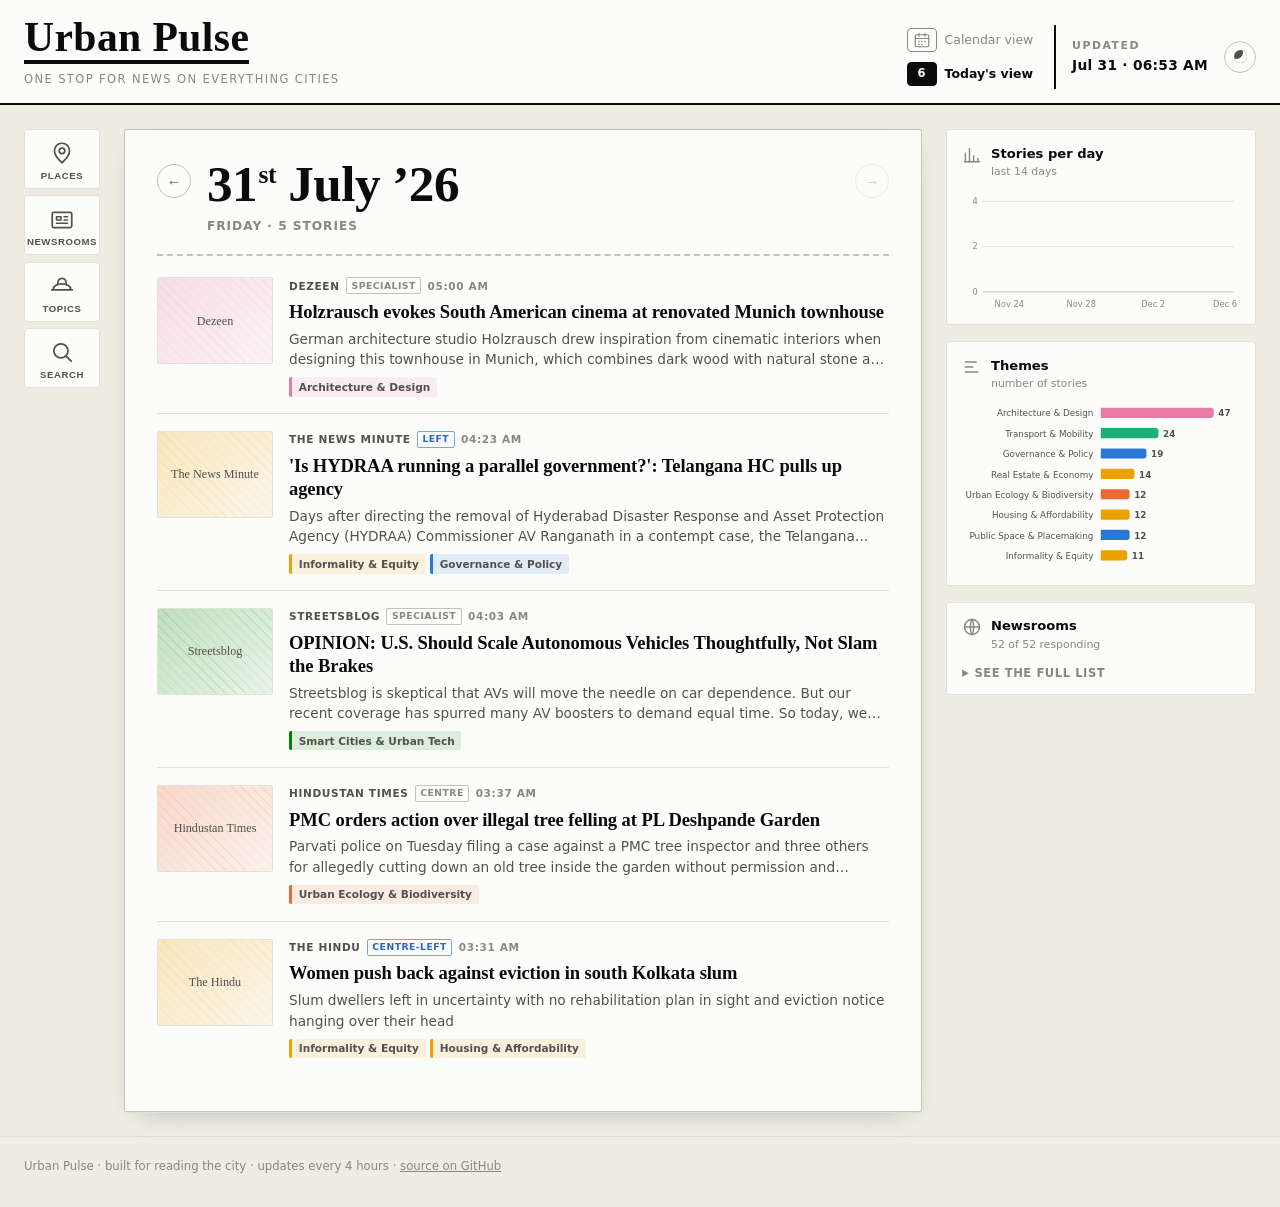
==== index.html @ 0486b238 "Rebuild UI around a date sheet; finalise sources at 52 Reworked to the sketched layout: an icon rail" ====
<!DOCTYPE html>
<html lang="en" dir="ltr">
<head>
<meta charset="utf-8">
<meta name="viewport" content="width=device-width, initial-scale=1">
<title>Urban Pulse — urban news, sorted</title>
<meta name="description" content="Urban news from credible newsrooms across the political spectrum, sorted by place, day and theme. Ahmedabad, Bengaluru, India, world.">
<meta name="color-scheme" content="light dark">
<link rel="stylesheet" href="assets/styles.css">
<link rel="icon" href="data:image/svg+xml,<svg xmlns='http://www.w3.org/2000/svg' viewBox='0 0 32 32'><rect width='32' height='32' rx='6' fill='%230b0b0b'/><path d='M6 22h4v-8H6zM13 22h4V8h-4zM20 22h4v-12h-4z' fill='%23eda100'/></svg>">
</head>
<body>

<a class="skip-link" href="#sheet">Skip to stories</a>

<!-- ------------------------------------------------------------ masthead -->
<header class="masthead">
  <div class="brand">
    <h1 class="wordmark">Urban Pulse</h1>
    <p class="tagline">One stop for news on everything cities</p>
  </div>

  <div class="masthead-right">
    <div class="view-toggle" role="group" aria-label="View">
      <button type="button" class="view-btn" id="view-calendar" aria-pressed="false">
        <svg viewBox="0 0 24 24" aria-hidden="true" class="vicon">
          <rect x="3" y="5" width="18" height="16" rx="2"/>
          <path d="M3 10h18M8 3v4M16 3v4"/>
          <circle cx="8" cy="14" r="1.1" fill="currentColor" stroke="none"/>
          <circle cx="12" cy="14" r="1.1" fill="currentColor" stroke="none"/>
          <circle cx="16" cy="14" r="1.1" fill="currentColor" stroke="none"/>
          <circle cx="8" cy="18" r="1.1" fill="currentColor" stroke="none"/>
          <circle cx="12" cy="18" r="1.1" fill="currentColor" stroke="none"/>
        </svg>
        <span>Calendar view</span>
      </button>
      <button type="button" class="view-btn" id="view-day" aria-pressed="true">
        <span class="daychip" id="daychip">31</span>
        <span>Today's view</span>
      </button>
    </div>

    <div class="masthead-divider" aria-hidden="true"></div>

    <div class="updated-block">
      <p class="updated-label">Updated</p>
      <p class="updated-value" id="updated">…</p>
    </div>

    <button id="theme-toggle" class="icon-btn" type="button" aria-label="Switch colour theme">
      <span class="theme-icon" aria-hidden="true"></span>
    </button>
  </div>
</header>

<!-- --------------------------------------------------------------- shell -->
<div class="shell">

  <!-- left: icon rail + the panel it opens -->
  <div class="rail-wrap">
    <nav class="rail" aria-label="Filters">
      <button type="button" class="rail-btn" data-panel="places" aria-expanded="false" title="Places">
        <svg viewBox="0 0 24 24" aria-hidden="true">
          <path d="M12 21s7-6.2 7-11a7 7 0 1 0-14 0c0 4.8 7 11 7 11z"/>
          <circle cx="12" cy="10" r="2.6"/>
        </svg>
        <span class="rail-label">Places</span>
        <span class="rail-dot" data-count="places" hidden></span>
      </button>

      <button type="button" class="rail-btn" data-panel="newsrooms" aria-expanded="false" title="Newsrooms">
        <svg viewBox="0 0 24 24" aria-hidden="true">
          <rect x="3" y="5" width="18" height="14" rx="1.5"/>
          <path d="M7 9h4v3H7zM14 9h3M14 12h3M7 15h10"/>
        </svg>
        <span class="rail-label">Newsrooms</span>
        <span class="rail-dot" data-count="newsrooms" hidden></span>
      </button>

      <button type="button" class="rail-btn" data-panel="topics" aria-expanded="false" title="Topics">
        <svg viewBox="0 0 24 24" aria-hidden="true">
          <path d="M4 15c0-3 3.6-5 8-5s8 2 8 5"/>
          <path d="M2.5 15.5h19"/>
          <path d="M8 10.5C8 7 9.8 5 12 5s4 2 4 5.5"/>
        </svg>
        <span class="rail-label">Topics</span>
        <span class="rail-dot" data-count="topics" hidden></span>
      </button>

      <button type="button" class="rail-btn" data-panel="search" aria-expanded="false" title="Search">
        <svg viewBox="0 0 24 24" aria-hidden="true">
          <circle cx="11" cy="11" r="6.5"/>
          <path d="M16 16l4.5 4.5"/>
        </svg>
        <span class="rail-label">Search</span>
        <span class="rail-dot" data-count="search" hidden></span>
      </button>
    </nav>

    <div class="panel" id="panel" hidden>
      <div class="panel-head">
        <h2 id="panel-title">Places</h2>
        <button type="button" class="panel-close" id="panel-close" aria-label="Close panel">&times;</button>
      </div>
      <div class="panel-body" id="panel-body"></div>
      <div class="panel-foot">
        <button type="button" class="clear-btn" id="clear-filters">Clear all filters</button>
      </div>
    </div>
  </div>

  <!-- centre: the sheet -->
  <main class="sheet" id="sheet">
    <div class="sheet-head">
      <button type="button" class="nav-arrow" id="prev-day" aria-label="Previous day">&larr;</button>
      <div class="sheet-title-block">
        <h2 class="sheet-date" id="sheet-date">&nbsp;</h2>
        <p class="sheet-meta" id="sheet-meta"></p>
      </div>
      <button type="button" class="nav-arrow" id="next-day" aria-label="Next day">&rarr;</button>
    </div>

    <div class="sheet-rule" aria-hidden="true"></div>

    <div class="sheet-body">
      <div id="story-list" class="story-list"></div>
      <div id="calendar" class="calendar" hidden></div>
      <p id="empty-state" class="empty-state" hidden></p>
    </div>
  </main>

  <!-- right: charts -->
  <aside class="charts" aria-label="Coverage">
    <section class="chart-card">
      <div class="chart-head">
        <svg viewBox="0 0 24 24" class="chart-icon" aria-hidden="true">
          <path d="M4 20V10M9 20V4M14 20v-7M19 20v-4"/><path d="M3 20h18"/>
        </svg>
        <div>
          <h3>Stories per day</h3>
          <p class="chart-note">last 14 days</p>
        </div>
      </div>
      <div class="chart" id="chart-daily"></div>
    </section>

    <section class="chart-card">
      <div class="chart-head">
        <svg viewBox="0 0 24 24" class="chart-icon" aria-hidden="true">
          <path d="M4 6h13M4 12h9M4 18h15"/>
        </svg>
        <div>
          <h3>Themes</h3>
          <p class="chart-note">number of stories</p>
        </div>
      </div>
      <div class="chart" id="chart-themes"></div>
    </section>

    <section class="chart-card sources-card">
      <div class="chart-head">
        <svg viewBox="0 0 24 24" class="chart-icon" aria-hidden="true">
          <circle cx="12" cy="12" r="9"/><path d="M3 12h18M12 3c2.5 2.7 2.5 15.3 0 18M12 3c-2.5 2.7-2.5 15.3 0 18"/>
        </svg>
        <div>
          <h3>Newsrooms</h3>
          <p class="chart-note" id="source-count">…</p>
        </div>
      </div>
      <details class="sources-detail">
        <summary>See the full list</summary>
        <p class="footer-note">
          Every story links to its original publisher. Urban Pulse stores only a
          headline, the publisher's own summary and a link — never the article text.
          Newsrooms are labelled by editorial lean, and the mix is deliberately
          left, centre and right.
        </p>
        <div id="source-list" class="source-list"></div>
      </details>
    </section>
  </aside>
</div>

<footer class="site-footer">
  <p>Urban Pulse · built for reading the city · updates every 4 hours ·
    <a href="https://github.com/LiteVader16/urban-pulse">source on GitHub</a></p>
</footer>

<div id="tooltip" class="tooltip" role="status" aria-live="polite" hidden></div>

<script src="assets/app.js"></script>
</body>
</html>
---- assets/styles.css ----
/* Urban Pulse
   ---------------------------------------------------------------
   Three-column shell: an icon rail that opens one filter panel at a time,
   a centre "sheet" that shows one day (or a month calendar), and a charts
   rail on the right.

   Family colours are the dataviz reference palette in a slot order verified
   to clear every adjacent-pair gate in both light and dark (worst CVD dE 8.3,
   worst normal-vision dE 19.8). Only 4 of the 720 possible orderings pass, so
   the family -> hue mapping below must not be casually reshuffled. Three
   light-mode hues sit under 3:1 on the page, so every colour chip always
   carries its text label — colour never encodes alone.
   --------------------------------------------------------------- */

:root {
  color-scheme: light;

  --surface:        #fcfcfb;
  --plane:          #efece4;
  --raised:         #ffffff;
  --ink:            #0b0b0b;
  --ink-2:          #52514e;
  --ink-muted:      #898781;
  --rule:           #e1e0d9;
  --rule-strong:    #c3c2b7;
  --ring:           rgba(11, 11, 11, 0.10);

  --fam-shelter:     #eda100;
  --fam-movement:    #1baf7a;
  --fam-environment: #eb6834;
  --fam-society:     #2a78d6;
  --fam-design:      #e87ba4;
  --fam-tech:        #008300;

  --series:         #2a78d6;
  --accent:         #eda100;

  --serif: ui-serif, "Iowan Old Style", "Palatino Linotype", Palatino, Georgia, "Times New Roman", serif;
  --sans: system-ui, -apple-system, "Segoe UI", Roboto, sans-serif;

  --rail-w: 76px;
  --panel-w: 268px;
  --charts-w: 310px;
  --radius: 3px;
}

@media (prefers-color-scheme: dark) {
  :root:where(:not([data-theme="light"])) {
    color-scheme: dark;
    --surface:        #1a1a19;
    --plane:          #0d0d0d;
    --raised:         #212120;
    --ink:            #ffffff;
    --ink-2:          #c3c2b7;
    --ink-muted:      #898781;
    --rule:           #2c2c2a;
    --rule-strong:    #383835;
    --ring:           rgba(255, 255, 255, 0.10);
    --fam-shelter:     #c98500;
    --fam-movement:    #199e70;
    --fam-environment: #d95926;
    --fam-society:     #3987e5;
    --fam-design:      #d55181;
    --fam-tech:        #008300;
    --series:         #3987e5;
    --accent:         #c98500;
  }
}

:root[data-theme="dark"] {
  color-scheme: dark;
  --surface:        #1a1a19;
  --plane:          #0d0d0d;
  --raised:         #212120;
  --ink:            #ffffff;
  --ink-2:          #c3c2b7;
  --ink-muted:      #898781;
  --rule:           #2c2c2a;
  --rule-strong:    #383835;
  --ring:           rgba(255, 255, 255, 0.10);
  --fam-shelter:     #c98500;
  --fam-movement:    #199e70;
  --fam-environment: #d95926;
  --fam-society:     #3987e5;
  --fam-design:      #d55181;
  --fam-tech:        #008300;
  --series:         #3987e5;
  --accent:         #c98500;
}

*, *::before, *::after { box-sizing: border-box; }

/* Any author `display` rule beats the UA stylesheet's [hidden] { display: none },
   so .panel { display: flex } silently renders while still marked hidden. This
   has to outrank every layout rule below it. */
[hidden] { display: none !important; }

body {
  margin: 0;
  background: var(--plane);
  color: var(--ink);
  font-family: var(--sans);
  font-size: 16px;
  line-height: 1.55;
  -webkit-font-smoothing: antialiased;
}

a { color: inherit; }

.visually-hidden {
  position: absolute; width: 1px; height: 1px; padding: 0; margin: -1px;
  overflow: hidden; clip: rect(0 0 0 0); white-space: nowrap; border: 0;
}

.skip-link {
  position: absolute; left: -9999px; top: 0; z-index: 100;
  background: var(--ink); color: var(--surface); padding: 0.6rem 1rem;
}
.skip-link:focus { left: 0; }

:focus-visible { outline: 2px solid var(--series); outline-offset: 2px; }

/* ---------------------------------------------------------------- masthead */

.masthead {
  background: var(--surface);
  border-bottom: 2px solid var(--ink);
  padding: 1.1rem 1.5rem 0.9rem;
  display: flex;
  align-items: flex-end;
  justify-content: space-between;
  gap: 1.25rem;
  flex-wrap: wrap;
}

.wordmark {
  font-family: var(--serif);
  font-size: clamp(1.8rem, 4vw, 2.6rem);
  line-height: 0.95;
  letter-spacing: 0.01em;
  font-weight: 600;
  margin: 0;
  /* the hand-drawn underline from the sketch */
  border-bottom: 4px solid var(--ink);
  padding-bottom: 0.2rem;
  display: inline-block;
}

.tagline {
  margin: 0.4rem 0 0;
  font-size: 0.72rem;
  letter-spacing: 0.12em;
  text-transform: uppercase;
  color: var(--ink-muted);
}

.masthead-right {
  display: flex;
  align-items: center;
  gap: 1rem;
  flex-wrap: wrap;
}

.view-toggle { display: flex; flex-direction: column; gap: 0.35rem; }

.view-btn {
  appearance: none;
  border: 0;
  background: transparent;
  display: flex;
  align-items: center;
  gap: 0.5rem;
  cursor: pointer;
  padding: 0.15rem 0.3rem;
  font: inherit;
  font-size: 0.78rem;
  font-weight: 500;
  color: var(--ink-muted);
  border-radius: var(--radius);
}
.view-btn:hover { color: var(--ink); }
.view-btn[aria-pressed="true"] { color: var(--ink); font-weight: 650; }

.view-btn .vicon,
.view-btn .daychip {
  flex: none;
  width: 30px; height: 24px;
  border: 1.5px solid currentColor;
  border-radius: 4px;
}
.view-btn .vicon {
  padding: 2px;
  fill: none; stroke: currentColor; stroke-width: 1.6;
  stroke-linecap: round; stroke-linejoin: round;
}
.view-btn .daychip {
  display: grid; place-items: center;
  font-size: 0.72rem; font-weight: 700;
  font-variant-numeric: tabular-nums;
  letter-spacing: 0;
}
.view-btn[aria-pressed="true"] .vicon,
.view-btn[aria-pressed="true"] .daychip {
  background: var(--ink);
  color: var(--surface);
  border-color: var(--ink);
}
.view-btn[aria-pressed="true"] .vicon { stroke: var(--surface); }

.masthead-divider {
  width: 2px; align-self: stretch; min-height: 44px;
  background: var(--ink);
}

.updated-block { text-align: left; }
.updated-label {
  margin: 0;
  font-size: 0.68rem; letter-spacing: 0.14em; text-transform: uppercase;
  color: var(--ink-muted); font-weight: 600;
}
.updated-value {
  margin: 0;
  font-size: 0.86rem; font-weight: 600; letter-spacing: 0.02em;
  font-variant-numeric: tabular-nums;
}

.icon-btn {
  width: 32px; height: 32px;
  border: 1px solid var(--rule-strong);
  border-radius: 50%;
  background: transparent; cursor: pointer;
  display: grid; place-items: center; padding: 0;
  color: var(--ink-2);
}
.icon-btn:hover { border-color: var(--ink); color: var(--ink); }
.theme-icon {
  width: 13px; height: 13px; border-radius: 50%;
  background: var(--ink-2);
  box-shadow: inset -4px -4px 0 0 var(--surface);
}

/* ------------------------------------------------------------------- shell */

.shell {
  display: grid;
  grid-template-columns: auto minmax(0, 1fr) var(--charts-w);
  gap: 1.5rem;
  align-items: start;
  padding: 1.5rem;
  max-width: 1680px;
  margin: 0 auto;
}

/* ------------------------------------------------------------- icon rail */

.rail-wrap {
  display: flex;
  gap: 0;
  position: sticky;
  top: 1rem;
}

.rail {
  width: var(--rail-w);
  display: flex;
  flex-direction: column;
  gap: 0.4rem;
  flex: none;
}

.rail-btn {
  appearance: none;
  background: var(--surface);
  border: 1px solid var(--rule);
  border-radius: var(--radius);
  padding: 0.65rem 0.3rem 0.45rem;
  cursor: pointer;
  display: flex;
  flex-direction: column;
  align-items: center;
  gap: 0.3rem;
  color: var(--ink-2);
  position: relative;
}
.rail-btn svg {
  width: 26px; height: 26px;
  fill: none; stroke: currentColor; stroke-width: 1.6;
  stroke-linecap: round; stroke-linejoin: round;
}
.rail-label {
  font-size: 0.6rem; letter-spacing: 0.06em; text-transform: uppercase;
  font-weight: 600; line-height: 1;
}
.rail-btn:hover { border-color: var(--ink); color: var(--ink); }
.rail-btn[aria-expanded="true"] {
  background: var(--ink); color: var(--surface); border-color: var(--ink);
}

.rail-dot {
  position: absolute; top: 4px; right: 6px;
  min-width: 15px; height: 15px; padding: 0 3px;
  border-radius: 999px;
  background: var(--accent); color: #0b0b0b;
  font-size: 0.6rem; font-weight: 700; line-height: 15px;
  text-align: center;
}

/* -------------------------------------------------------------- the panel */

.panel {
  width: var(--panel-w);
  margin-left: 0.5rem;
  background: var(--surface);
  border: 1px solid var(--rule);
  border-radius: var(--radius);
  max-height: calc(100vh - 6rem);
  display: flex;
  flex-direction: column;
}

.panel-head {
  display: flex; align-items: center; justify-content: space-between;
  padding: 0.7rem 0.85rem 0.5rem;
  border-bottom: 1px solid var(--rule);
}
.panel-head h2 {
  margin: 0; font-size: 0.75rem; font-weight: 700;
  letter-spacing: 0.1em; text-transform: uppercase;
}
.panel-close {
  appearance: none; border: 0; background: transparent;
  font-size: 1.3rem; line-height: 1; cursor: pointer; color: var(--ink-muted);
  padding: 0 0.2rem;
}
.panel-close:hover { color: var(--ink); }

.panel-body { padding: 0.75rem 0.85rem; overflow-y: auto; flex: 1; }

.panel-group + .panel-group { margin-top: 0.9rem; }
.panel-group-title {
  font-size: 0.62rem; letter-spacing: 0.1em; text-transform: uppercase;
  color: var(--ink-muted); font-weight: 700;
  margin: 0 0 0.4rem;
  display: flex; align-items: center; gap: 0.35rem;
}
.panel-group-title .dot {
  width: 8px; height: 8px; border-radius: 50%;
  background: var(--group-colour, var(--ink-muted));
}

.pills { display: flex; flex-wrap: wrap; gap: 0.3rem; }

.pill {
  appearance: none;
  border: 1px solid var(--rule-strong);
  background: transparent;
  border-radius: 999px;
  padding: 0.25rem 0.6rem;
  font: inherit; font-size: 0.74rem; line-height: 1.3;
  color: var(--ink-2);
  cursor: pointer;
  display: inline-flex; align-items: center; gap: 0.35rem;
}
.pill:hover { border-color: var(--ink); color: var(--ink); }
.pill .dot {
  width: 8px; height: 8px; border-radius: 50%; flex: none;
  background: var(--pill-colour, var(--ink-muted));
}
.pill[aria-pressed="true"] {
  border-color: var(--pill-colour, var(--ink));
  background: color-mix(in srgb, var(--pill-colour, var(--ink)) 14%, transparent);
  color: var(--ink);
  font-weight: 600;
}
.pill .pill-count {
  font-size: 0.66rem; color: var(--ink-muted); font-variant-numeric: tabular-nums;
}

.panel-search {
  width: 100%;
  border: 1px solid var(--rule-strong);
  border-radius: var(--radius);
  background: var(--plane);
  padding: 0.5rem 0.6rem;
  font: inherit; font-size: 0.85rem;
  color: var(--ink);
}
.panel-search:focus { outline: none; border-color: var(--ink); }
.search-hint { font-size: 0.72rem; color: var(--ink-muted); margin: 0.5rem 0 0; }

.panel-foot { border-top: 1px solid var(--rule); padding: 0.5rem 0.85rem; }
.clear-btn {
  appearance: none; background: transparent; border: 0;
  font: inherit; font-size: 0.72rem; font-weight: 600;
  letter-spacing: 0.06em; text-transform: uppercase;
  color: var(--ink-muted); cursor: pointer; padding: 0;
}
.clear-btn:hover { color: var(--ink); text-decoration: underline; }

/* --------------------------------------------------------------- the sheet */

.sheet {
  background: var(--surface);
  border: 1px solid var(--rule-strong);
  border-radius: 2px;
  box-shadow: 0 1px 0 var(--rule), 0 10px 30px -18px rgba(0, 0, 0, 0.4);
  padding: 1.75rem 2rem 2.25rem;
  min-height: 70vh;
  min-width: 0;
}

.sheet-head {
  display: flex; align-items: flex-start; gap: 1rem;
}

.sheet-title-block { flex: 1; min-width: 0; }

.sheet-date {
  font-family: var(--serif);
  font-size: clamp(1.9rem, 4.6vw, 3.2rem);
  line-height: 1.02;
  font-weight: 600;
  margin: 0;
  letter-spacing: -0.01em;
}
.sheet-date sup { font-size: 0.5em; vertical-align: super; margin-left: 0.05em; }

.sheet-meta {
  margin: 0.45rem 0 0;
  font-size: 0.76rem;
  letter-spacing: 0.08em;
  text-transform: uppercase;
  color: var(--ink-muted);
  font-weight: 600;
}

.nav-arrow {
  appearance: none;
  border: 1px solid var(--rule-strong);
  background: transparent;
  border-radius: 50%;
  width: 34px; height: 34px;
  flex: none;
  cursor: pointer;
  color: var(--ink-2);
  font-size: 0.95rem;
  line-height: 1;
  margin-top: 0.4rem;
}
.nav-arrow:hover:not(:disabled) { border-color: var(--ink); color: var(--ink); }
.nav-arrow:disabled { opacity: 0.3; cursor: default; }

.sheet-rule {
  border-top: 2px dashed var(--rule-strong);
  margin: 1.1rem 0 1.35rem;
}

/* ------------------------------------------------------------ story list */

.story-list { display: flex; flex-direction: column; }

.story {
  display: grid;
  grid-template-columns: 116px minmax(0, 1fr);
  gap: 1rem;
  padding: 1.05rem 0;
  border-bottom: 1px solid var(--rule);
  position: relative;
}
.story:first-child { padding-top: 0; }
.story:last-child { border-bottom: 0; }

.story-media {
  aspect-ratio: 4 / 3;
  overflow: hidden;
  background: var(--plane);
  border: 1px solid var(--rule);
  border-radius: 2px;
}
.story-media img {
  width: 100%; height: 100%; object-fit: cover; display: block;
  transition: transform 0.4s ease;
}
.story:hover .story-media img { transform: scale(1.04); }

/* Typographic plate for the many feeds that ship no image. */
.story-plate {
  width: 100%; height: 100%;
  display: grid; place-items: center;
  padding: 0.5rem; text-align: center;
  position: relative;
  background: linear-gradient(135deg,
    color-mix(in srgb, var(--plate-colour) 24%, var(--surface)),
    color-mix(in srgb, var(--plate-colour) 7%, var(--surface)));
}
.story-plate::after {
  content: ""; position: absolute; inset: 0;
  background-image: repeating-linear-gradient(45deg, transparent 0 6px,
    color-mix(in srgb, var(--plate-colour) 10%, transparent) 6px 7px);
}
.story-plate span {
  font-family: var(--serif); font-size: 0.76rem; line-height: 1.2;
  color: var(--ink-2); position: relative; z-index: 1;
}

.story-body { min-width: 0; display: flex; flex-direction: column; gap: 0.35rem; }

.story-kicker {
  display: flex; align-items: center; gap: 0.4rem; flex-wrap: wrap;
  font-size: 0.66rem; letter-spacing: 0.06em; text-transform: uppercase;
  color: var(--ink-muted); font-weight: 600;
}
.source-name { color: var(--ink-2); }

.lean-badge {
  border: 1px solid var(--rule-strong);
  border-radius: 2px;
  padding: 0.02rem 0.28rem;
  font-size: 0.58rem; letter-spacing: 0.05em;
  color: var(--ink-muted); white-space: nowrap;
}
.lean-badge[data-lean="left"], .lean-badge[data-lean="centre-left"] {
  border-color: #6da7ec; color: #256abf;
}
.lean-badge[data-lean="right"], .lean-badge[data-lean="centre-right"] {
  border-color: #e34948; color: #c0392f;
}
:root[data-theme="dark"] .lean-badge[data-lean="left"],
:root[data-theme="dark"] .lean-badge[data-lean="centre-left"] { color: #86b6ef; }
:root[data-theme="dark"] .lean-badge[data-lean="right"],
:root[data-theme="dark"] .lean-badge[data-lean="centre-right"] { color: #e66767; }
@media (prefers-color-scheme: dark) {
  :root:where(:not([data-theme="light"])) .lean-badge[data-lean="left"],
  :root:where(:not([data-theme="light"])) .lean-badge[data-lean="centre-left"] { color: #86b6ef; }
  :root:where(:not([data-theme="light"])) .lean-badge[data-lean="right"],
  :root:where(:not([data-theme="light"])) .lean-badge[data-lean="centre-right"] { color: #e66767; }
}

.story-title {
  font-family: var(--serif);
  font-size: 1.16rem; line-height: 1.25; font-weight: 600;
  margin: 0; letter-spacing: -0.005em;
}
.story-title a { text-decoration: none; }
.story-title a::after { content: ""; position: absolute; inset: 0; }
.story-title a:hover { text-decoration: underline; text-underline-offset: 3px; }

.story-summary {
  margin: 0; font-size: 0.855rem; line-height: 1.5; color: var(--ink-2);
  display: -webkit-box; -webkit-line-clamp: 2; -webkit-box-orient: vertical;
  overflow: hidden;
}

.story-tags { display: flex; gap: 0.28rem; flex-wrap: wrap; margin-top: 0.1rem; }
.theme-tag {
  font-size: 0.66rem; font-weight: 600;
  padding: 0.1rem 0.42rem;
  border-radius: 2px;
  border-left: 3px solid var(--tag-colour, var(--ink-muted));
  background: color-mix(in srgb, var(--tag-colour, var(--ink-muted)) 12%, transparent);
  color: var(--ink-2); white-space: nowrap;
}

.empty-state {
  text-align: center; padding: 3.5rem 1rem;
  color: var(--ink-muted); font-family: var(--serif); font-size: 1.05rem;
}

/* ---------------------------------------------------------------- calendar */

.calendar-nav {
  display: flex; align-items: center; justify-content: space-between;
  margin-bottom: 0.9rem;
}
.calendar-nav h3 {
  margin: 0; font-family: var(--serif); font-size: 1.3rem; font-weight: 600;
}

.calendar-grid {
  display: grid;
  grid-template-columns: repeat(7, 1fr);
  gap: 4px;
}

.cal-dow {
  font-size: 0.62rem; letter-spacing: 0.08em; text-transform: uppercase;
  color: var(--ink-muted); font-weight: 700; text-align: center;
  padding-bottom: 0.3rem;
}

.cal-cell {
  appearance: none;
  border: 1px solid var(--rule);
  background: var(--surface);
  border-radius: 2px;
  aspect-ratio: 1 / 1;
  padding: 0.3rem;
  display: flex; flex-direction: column; justify-content: space-between;
  align-items: flex-start;
  cursor: pointer;
  font: inherit;
  color: var(--ink-2);
  min-height: 54px;
}
.cal-cell:disabled { cursor: default; opacity: 0.45; }
.cal-cell.is-empty { border-style: none; background: transparent; cursor: default; }
.cal-cell:not(:disabled):hover { border-color: var(--ink); }
.cal-cell.is-today { border-color: var(--ink); border-width: 2px; }
.cal-cell.is-selected { background: var(--ink); color: var(--surface); border-color: var(--ink); }

.cal-daynum { font-size: 0.78rem; font-weight: 600; font-variant-numeric: tabular-nums; }
.cal-count {
  font-size: 0.68rem; font-weight: 700; font-variant-numeric: tabular-nums;
  align-self: flex-end;
}
.cal-bar {
  width: 100%; height: 3px; border-radius: 2px;
  background: var(--series);
  margin-top: auto;
}

/* ------------------------------------------------------------------ charts */

.charts { display: flex; flex-direction: column; gap: 1rem; position: sticky; top: 1rem; }

.chart-card {
  background: var(--surface);
  border: 1px solid var(--rule);
  border-radius: var(--radius);
  padding: 0.85rem 0.95rem 0.75rem;
  min-width: 0;
}

.chart-head { display: flex; gap: 0.55rem; align-items: flex-start; margin-bottom: 0.7rem; }
.chart-head h3 { margin: 0; font-size: 0.82rem; font-weight: 650; }
.chart-icon {
  width: 20px; height: 20px; flex: none; margin-top: 1px;
  fill: none; stroke: var(--ink-muted); stroke-width: 1.7;
  stroke-linecap: round;
}
.chart-note { margin: 0; font-size: 0.68rem; color: var(--ink-muted); }

.chart { width: 100%; overflow-x: auto; }
.chart svg { display: block; width: 100%; height: auto; }

.grid-line { stroke: var(--rule); stroke-width: 1; }
.axis-line { stroke: var(--rule-strong); stroke-width: 1; }
.axis-text {
  fill: var(--ink-muted); font-family: var(--sans); font-size: 9px;
  font-variant-numeric: tabular-nums;
}
.bar-label { fill: var(--ink-2); font-family: var(--sans); font-size: 9.5px; }
.bar-value {
  fill: var(--ink-2); font-family: var(--sans); font-size: 9.5px;
  font-variant-numeric: tabular-nums; font-weight: 600;
}
.bar { transition: opacity 0.12s ease; }
.bar-hit { fill: transparent; cursor: pointer; }
.chart.is-hovered .bar { opacity: 0.42; }
.chart.is-hovered .bar.is-active { opacity: 1; }

.sources-card details { margin-top: 0.2rem; }
.sources-detail summary {
  cursor: pointer; font-size: 0.72rem; font-weight: 600;
  letter-spacing: 0.05em; text-transform: uppercase; color: var(--ink-muted);
}
.sources-detail summary:hover { color: var(--ink); }
.footer-note {
  font-size: 0.74rem; color: var(--ink-2); line-height: 1.5;
  margin: 0.6rem 0;
}
.source-list { display: flex; flex-direction: column; gap: 0.1rem; }
.source-row {
  display: flex; align-items: center; gap: 0.4rem;
  font-size: 0.73rem; padding: 0.2rem 0;
  border-bottom: 1px solid var(--rule); min-width: 0;
}
.source-row a {
  color: var(--ink-2); text-decoration: none;
  overflow: hidden; text-overflow: ellipsis; white-space: nowrap;
}
.source-row a:hover { color: var(--ink); text-decoration: underline; }
.source-row .status {
  width: 6px; height: 6px; border-radius: 50%; flex: none; background: #0ca30c;
}
.source-row .status[data-ok="false"] { background: #d03b3b; }

/* ------------------------------------------------------------------ footer */

.site-footer {
  border-top: 1px solid var(--rule);
  padding: 1.25rem 1.5rem 2rem;
  max-width: 1680px; margin: 0 auto;
}
.site-footer p { margin: 0; font-size: 0.73rem; color: var(--ink-muted); }

/* ----------------------------------------------------------------- tooltip */

.tooltip {
  position: fixed; z-index: 60; pointer-events: none;
  background: var(--ink); color: var(--surface);
  padding: 0.4rem 0.6rem; border-radius: var(--radius);
  font-size: 0.74rem; line-height: 1.35; max-width: 220px;
  box-shadow: 0 4px 14px rgba(0, 0, 0, 0.18);
}
.tooltip strong { font-variant-numeric: tabular-nums; }

/* -------------------------------------------------------------- responsive */

@media (max-width: 1180px) {
  .shell { grid-template-columns: auto minmax(0, 1fr); }
  .charts {
    grid-column: 1 / -1;
    position: static;
    flex-direction: row;
    flex-wrap: wrap;
  }
  .charts .chart-card { flex: 1 1 280px; }
}

@media (max-width: 860px) {
  .shell { grid-template-columns: 1fr; padding: 1rem; gap: 1rem; }
  .rail-wrap { position: static; flex-direction: column; }
  .rail { width: 100%; flex-direction: row; }
  .rail-btn { flex: 1; }
  .panel { width: 100%; margin-left: 0; margin-top: 0.5rem; max-height: none; }
  .sheet { padding: 1.25rem 1.1rem 1.75rem; }
  .story { grid-template-columns: 88px minmax(0, 1fr); gap: 0.8rem; }
  .masthead { padding: 0.9rem 1rem; }
  .masthead-right { gap: 0.75rem; width: 100%; justify-content: space-between; }
  .view-toggle { flex-direction: row; gap: 0.5rem; }
}

@media (max-width: 520px) {
  .story { grid-template-columns: 1fr; }
  .story-media { aspect-ratio: 16 / 9; }
  .view-btn span:not(.daychip) { display: none; }
  .cal-cell { min-height: 42px; }
}

@media (prefers-reduced-motion: reduce) {
  *, *::before, *::after {
    animation-duration: 0.01ms !important;
    transition-duration: 0.01ms !important;
  }
}

@media print {
  .rail-wrap, .charts, .masthead-right, .nav-arrow { display: none; }
  .shell { grid-template-columns: 1fr; }
  .sheet { box-shadow: none; border: 0; }
}
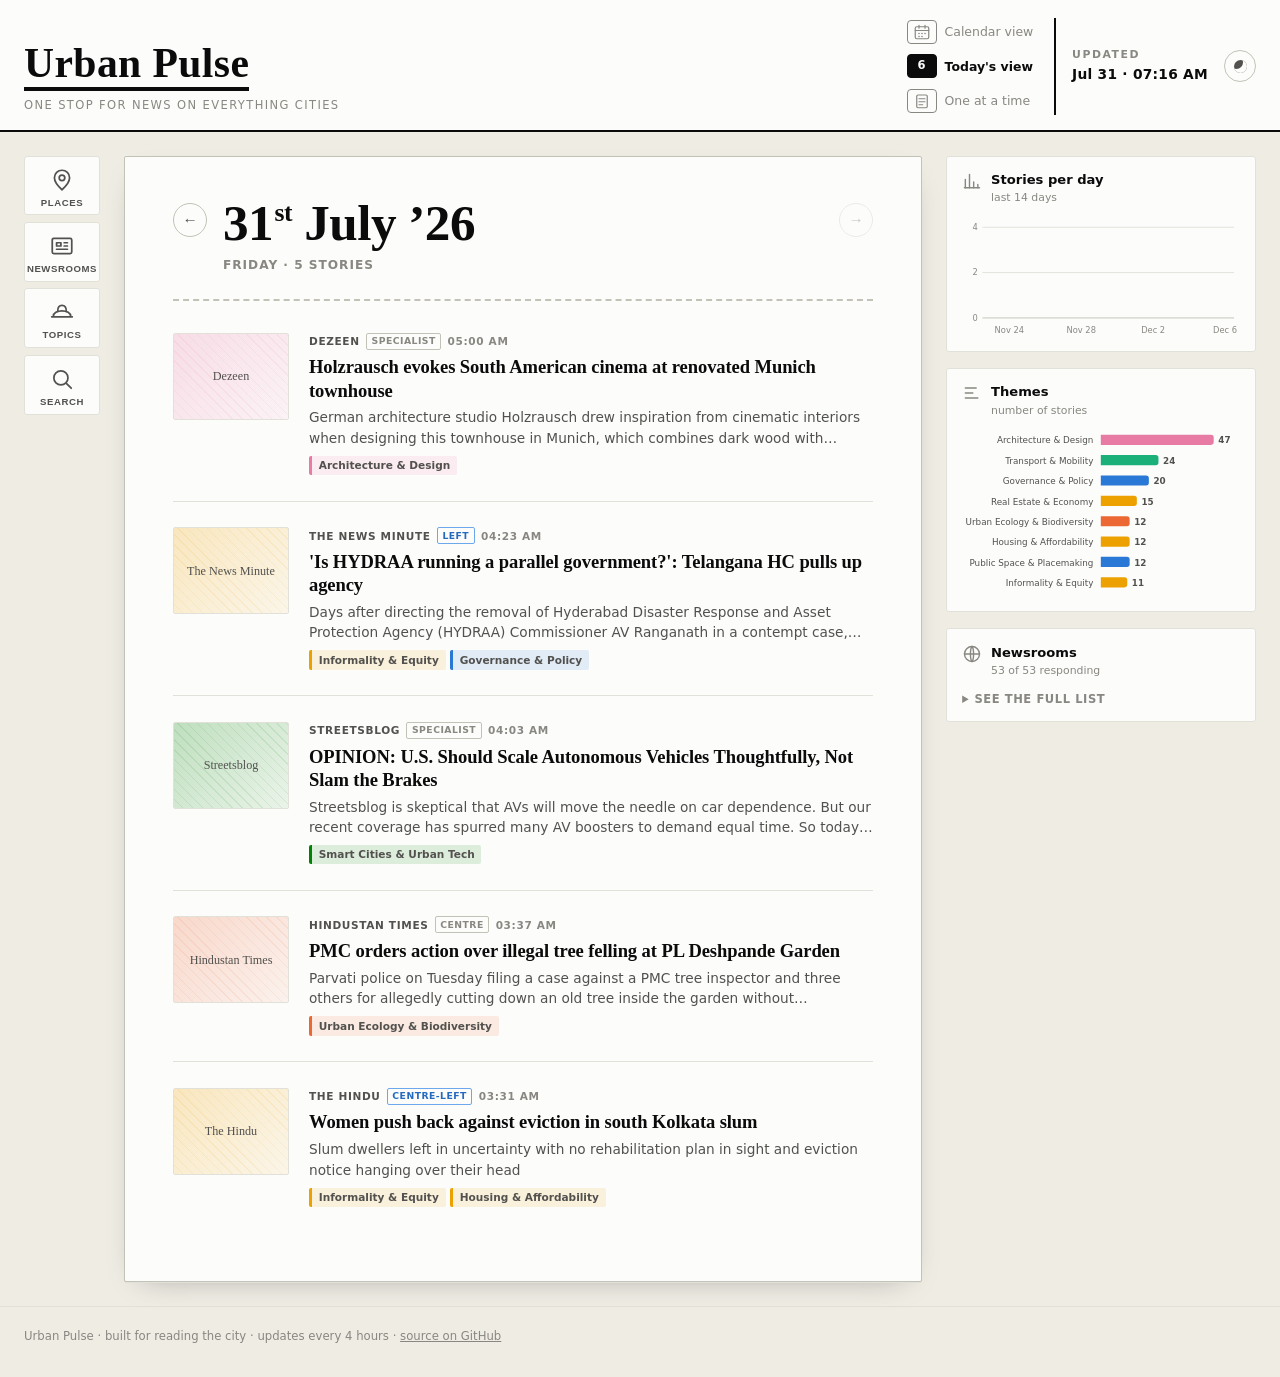
==== commit e137f774: "Add a one-at-a-time reading view; add NYT New York feed Third view, from the sketch's framed centre " ====
--- a/index.html
+++ b/index.html
@@ -38,6 +38,13 @@
         <span class="daychip" id="daychip">31</span>
         <span>Today's view</span>
       </button>
+      <button type="button" class="view-btn" id="view-focus" aria-pressed="false">
+        <svg viewBox="0 0 24 24" aria-hidden="true" class="vicon">
+          <rect x="5" y="4" width="14" height="17" rx="1.6"/>
+          <path d="M8 9h8M8 13h8M8 17h5"/>
+        </svg>
+        <span>One at a time</span>
+      </button>
     </div>
 
     <div class="masthead-divider" aria-hidden="true"></div>
@@ -125,6 +132,19 @@
     <div class="sheet-body">
       <div id="story-list" class="story-list"></div>
       <div id="calendar" class="calendar" hidden></div>
+
+      <!-- One story at a time, flipped with the arrows either side or the
+           left/right keys. -->
+      <div id="focus" class="focus" hidden>
+        <button type="button" class="focus-arrow" id="focus-prev" aria-label="Previous story">
+          <svg viewBox="0 0 24 24" aria-hidden="true"><path d="M15 5l-7 7 7 7"/></svg>
+        </button>
+        <div class="focus-card" id="focus-card"></div>
+        <button type="button" class="focus-arrow" id="focus-next" aria-label="Next story">
+          <svg viewBox="0 0 24 24" aria-hidden="true"><path d="M9 5l7 7-7 7"/></svg>
+        </button>
+      </div>
+
       <p id="empty-state" class="empty-state" hidden></p>
     </div>
   </main>
--- a/assets/styles.css
+++ b/assets/styles.css
@@ -404,10 +404,11 @@
   border: 1px solid var(--rule-strong);
   border-radius: 2px;
   box-shadow: 0 1px 0 var(--rule), 0 10px 30px -18px rgba(0, 0, 0, 0.4);
-  padding: 1.75rem 2rem 2.25rem;
-  min-height: 70vh;
+  padding: 2.5rem 3rem 3rem;
+  min-height: 74vh;
   min-width: 0;
 }
+.sheet.is-focus { padding: 2.75rem 2.25rem 3.25rem; }
 
 .sheet-head {
   display: flex; align-items: flex-start; gap: 1rem;
@@ -452,7 +453,7 @@
 
 .sheet-rule {
   border-top: 2px dashed var(--rule-strong);
-  margin: 1.1rem 0 1.35rem;
+  margin: 1.5rem 0 2rem;
 }
 
 /* ------------------------------------------------------------ story list */
@@ -462,8 +463,8 @@
 .story {
   display: grid;
   grid-template-columns: 116px minmax(0, 1fr);
-  gap: 1rem;
-  padding: 1.05rem 0;
+  gap: 1.25rem;
+  padding: 1.6rem 0;
   border-bottom: 1px solid var(--rule);
   position: relative;
 }
@@ -564,6 +565,129 @@
 .empty-state {
   text-align: center; padding: 3.5rem 1rem;
   color: var(--ink-muted); font-family: var(--serif); font-size: 1.05rem;
+}
+
+/* ------------------------------------------------------------- focus view */
+/* One story, framed, with plenty of air. The arrows sit outside the card so
+   the frame itself stays uncluttered. */
+
+.focus {
+  display: grid;
+  grid-template-columns: auto minmax(0, 1fr) auto;
+  align-items: center;
+  gap: clamp(0.75rem, 3vw, 2.5rem);
+  padding: 1rem 0 0;
+}
+
+.focus-arrow {
+  appearance: none;
+  width: 52px; height: 52px;
+  border: 1px solid var(--rule-strong);
+  border-radius: 50%;
+  background: transparent;
+  cursor: pointer;
+  display: grid; place-items: center;
+  color: var(--ink-2);
+  flex: none;
+  transition: background 0.15s ease, color 0.15s ease;
+}
+.focus-arrow svg {
+  width: 22px; height: 22px;
+  fill: none; stroke: currentColor; stroke-width: 1.8;
+  stroke-linecap: round; stroke-linejoin: round;
+}
+.focus-arrow:hover:not(:disabled) {
+  background: var(--ink); color: var(--surface); border-color: var(--ink);
+}
+.focus-arrow:disabled { opacity: 0.25; cursor: default; }
+
+.focus-card {
+  max-width: 640px;
+  margin: 0 auto;
+  width: 100%;
+  display: flex;
+  flex-direction: column;
+  gap: 1.5rem;
+  text-align: left;
+}
+
+.focus-media {
+  width: 100%;
+  aspect-ratio: 16 / 9;
+  overflow: hidden;
+  border: 1px solid var(--rule);
+  border-radius: 2px;
+  background: var(--plane);
+}
+.focus-media img { width: 100%; height: 100%; object-fit: cover; display: block; }
+
+.focus-plate {
+  width: 100%; height: 100%;
+  display: grid; place-items: center; position: relative;
+  background: linear-gradient(135deg,
+    color-mix(in srgb, var(--plate-colour) 24%, var(--surface)),
+    color-mix(in srgb, var(--plate-colour) 7%, var(--surface)));
+}
+.focus-plate::after {
+  content: ""; position: absolute; inset: 0;
+  background-image: repeating-linear-gradient(45deg, transparent 0 9px,
+    color-mix(in srgb, var(--plate-colour) 10%, transparent) 9px 10px);
+}
+.focus-plate span {
+  font-family: var(--serif); font-size: 1.5rem; color: var(--ink-2);
+  position: relative; z-index: 1;
+}
+
+.focus-kicker {
+  display: flex; align-items: center; gap: 0.5rem; flex-wrap: wrap;
+  font-size: 0.7rem; letter-spacing: 0.1em; text-transform: uppercase;
+  color: var(--ink-muted); font-weight: 600;
+}
+
+.focus-title {
+  font-family: var(--serif);
+  font-size: clamp(1.5rem, 3.1vw, 2.15rem);
+  line-height: 1.18;
+  font-weight: 600;
+  margin: 0;
+  letter-spacing: -0.012em;
+}
+.focus-title a { text-decoration: none; }
+.focus-title a:hover { text-decoration: underline; text-underline-offset: 4px; }
+
+.focus-summary {
+  margin: 0;
+  font-size: 1.02rem;
+  line-height: 1.68;
+  color: var(--ink-2);
+}
+
+.focus-tags { display: flex; gap: 0.35rem; flex-wrap: wrap; }
+
+.focus-read {
+  display: inline-flex; align-items: center; gap: 0.4rem;
+  font-size: 0.78rem; font-weight: 600;
+  letter-spacing: 0.06em; text-transform: uppercase;
+  text-decoration: none;
+  border-bottom: 2px solid var(--ink);
+  padding-bottom: 0.15rem;
+  align-self: flex-start;
+}
+.focus-read:hover { color: var(--ink-2); border-color: var(--ink-2); }
+
+.focus-counter {
+  margin: 2.25rem 0 0;
+  text-align: center;
+  font-size: 0.72rem;
+  letter-spacing: 0.14em;
+  text-transform: uppercase;
+  color: var(--ink-muted);
+  font-weight: 600;
+  font-variant-numeric: tabular-nums;
+}
+.focus-hint {
+  margin: 0.4rem 0 0; text-align: center;
+  font-size: 0.68rem; color: var(--ink-muted); opacity: 0.75;
 }
 
 /* ---------------------------------------------------------------- calendar */
@@ -724,7 +848,13 @@
   .rail { width: 100%; flex-direction: row; }
   .rail-btn { flex: 1; }
   .panel { width: 100%; margin-left: 0; margin-top: 0.5rem; max-height: none; }
-  .sheet { padding: 1.25rem 1.1rem 1.75rem; }
+  .sheet, .sheet.is-focus { padding: 1.4rem 1.2rem 2rem; }
+  /* Arrows drop below the card rather than squeezing it. */
+  .focus { grid-template-columns: 1fr; gap: 1.25rem; }
+  .focus-arrow { grid-row: 2; }
+  .focus-arrow#focus-prev { justify-self: start; }
+  .focus-arrow#focus-next { justify-self: end; grid-column: 1; }
+  .focus-card { grid-row: 1; grid-column: 1; }
   .story { grid-template-columns: 88px minmax(0, 1fr); gap: 0.8rem; }
   .masthead { padding: 0.9rem 1rem; }
   .masthead-right { gap: 0.75rem; width: 100%; justify-content: space-between; }
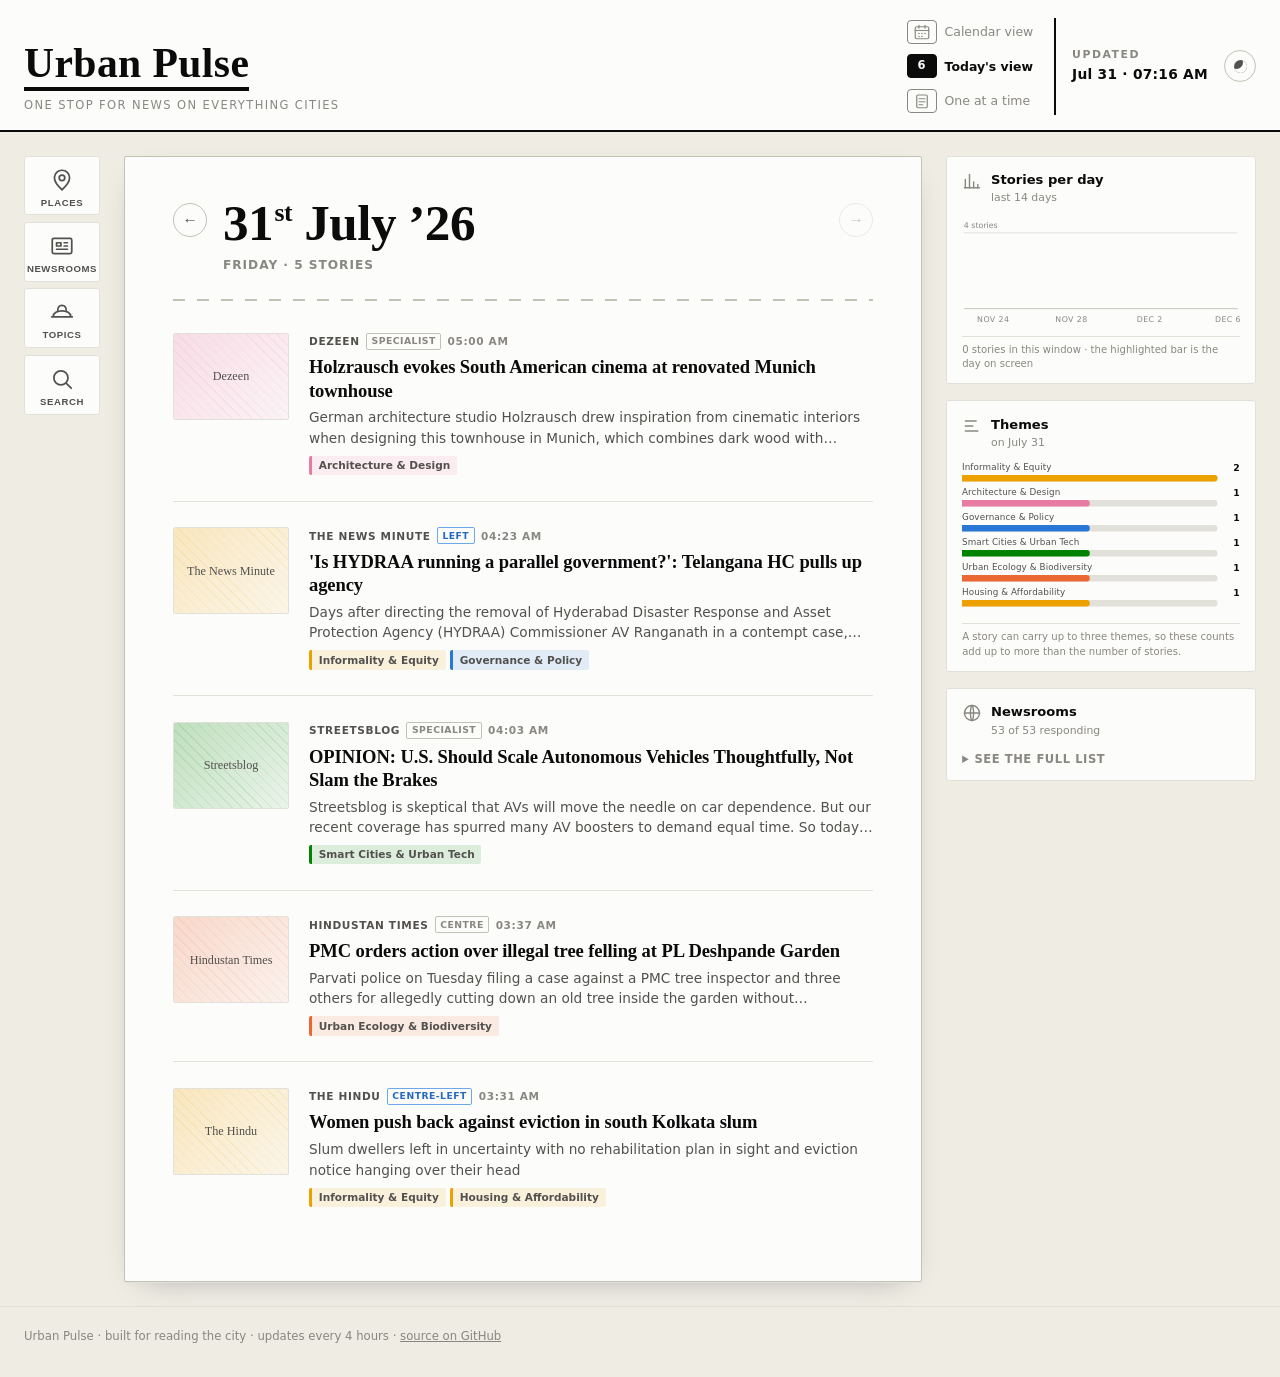
==== commit ddefc4c5: "Scope the theme chart to the day on screen; polish charts and focus view The theme breakdown was cou" ====
--- a/index.html
+++ b/index.html
@@ -16,7 +16,11 @@
 <!-- ------------------------------------------------------------ masthead -->
 <header class="masthead">
   <div class="brand">
-    <h1 class="wordmark">Urban Pulse</h1>
+    <h1 class="wordmark">
+      <button type="button" id="brand-reset" title="Clear all filters and go to the latest stories">
+        Urban Pulse
+      </button>
+    </h1>
     <p class="tagline">One stop for news on everything cities</p>
   </div>
 
@@ -162,6 +166,7 @@
         </div>
       </div>
       <div class="chart" id="chart-daily"></div>
+      <p class="chart-foot" id="daily-foot"></p>
     </section>
 
     <section class="chart-card">
@@ -171,10 +176,12 @@
         </svg>
         <div>
           <h3>Themes</h3>
-          <p class="chart-note">number of stories</p>
+          <p class="chart-note" id="theme-scope">number of stories</p>
         </div>
       </div>
       <div class="chart" id="chart-themes"></div>
+      <p class="chart-foot">A story can carry up to three themes, so these
+        counts add up to more than the number of stories.</p>
     </section>
 
     <section class="chart-card sources-card">
--- a/assets/styles.css
+++ b/assets/styles.css
@@ -134,17 +134,27 @@
 }
 
 .wordmark {
+  margin: 0;
+  /* the hand-drawn underline from the sketch */
+  border-bottom: 4px solid var(--ink);
+  padding-bottom: 0.2rem;
+  display: inline-block;
+  line-height: 0.95;
+}
+.wordmark button {
+  appearance: none;
+  border: 0;
+  background: transparent;
+  padding: 0;
+  cursor: pointer;
+  color: inherit;
   font-family: var(--serif);
   font-size: clamp(1.8rem, 4vw, 2.6rem);
   line-height: 0.95;
   letter-spacing: 0.01em;
   font-weight: 600;
-  margin: 0;
-  /* the hand-drawn underline from the sketch */
-  border-bottom: 4px solid var(--ink);
-  padding-bottom: 0.2rem;
-  display: inline-block;
-}
+}
+.wordmark button:hover { opacity: 0.68; }
 
 .tagline {
   margin: 0.4rem 0 0;
@@ -408,7 +418,7 @@
   min-height: 74vh;
   min-width: 0;
 }
-.sheet.is-focus { padding: 2.75rem 2.25rem 3.25rem; }
+.sheet.is-focus { padding: 1.9rem 2.25rem 1.6rem; }
 
 .sheet-head {
   display: flex; align-items: flex-start; gap: 1rem;
@@ -451,9 +461,17 @@
 .nav-arrow:hover:not(:disabled) { border-color: var(--ink); color: var(--ink); }
 .nav-arrow:disabled { opacity: 0.3; cursor: default; }
 
+/* CSS `dashed` gives no control over dash length, so the rule is drawn as a
+   repeating gradient instead: 12px mark, 12px gap. */
 .sheet-rule {
-  border-top: 2px dashed var(--rule-strong);
+  height: 2px;
+  border: 0;
   margin: 1.5rem 0 2rem;
+  background-image: repeating-linear-gradient(
+    to right,
+    var(--rule-strong) 0 12px,
+    transparent 12px 24px
+  );
 }
 
 /* ------------------------------------------------------------ story list */
@@ -571,12 +589,24 @@
 /* One story, framed, with plenty of air. The arrows sit outside the card so
    the frame itself stays uncluttered. */
 
+/* The whole card is meant to be readable without scrolling, so its tall
+   elements are sized against the viewport rather than the content. */
+.sheet.is-focus {
+  min-height: 0;
+  display: flex;
+  flex-direction: column;
+}
+.sheet.is-focus .sheet-head { justify-content: center; text-align: center; }
+.sheet.is-focus .sheet-date { font-size: clamp(1.6rem, 3.4vw, 2.4rem); }
+.sheet.is-focus .sheet-rule { margin: 0.85rem 0 1.1rem; }
+.sheet.is-focus .sheet-body { flex: 1; min-height: 0; }
+
 .focus {
   display: grid;
   grid-template-columns: auto minmax(0, 1fr) auto;
   align-items: center;
   gap: clamp(0.75rem, 3vw, 2.5rem);
-  padding: 1rem 0 0;
+  padding: 0;
 }
 
 .focus-arrow {
@@ -602,18 +632,19 @@
 .focus-arrow:disabled { opacity: 0.25; cursor: default; }
 
 .focus-card {
-  max-width: 640px;
+  max-width: 620px;
   margin: 0 auto;
   width: 100%;
   display: flex;
   flex-direction: column;
-  gap: 1.5rem;
+  gap: 0.75rem;
   text-align: left;
 }
 
 .focus-media {
   width: 100%;
-  aspect-ratio: 16 / 9;
+  /* Viewport-relative, so the card as a whole stays above the fold. */
+  height: clamp(118px, 21vh, 260px);
   overflow: hidden;
   border: 1px solid var(--rule);
   border-radius: 2px;
@@ -646,8 +677,8 @@
 
 .focus-title {
   font-family: var(--serif);
-  font-size: clamp(1.5rem, 3.1vw, 2.15rem);
-  line-height: 1.18;
+  font-size: clamp(1.35rem, 2.7vw, 1.95rem);
+  line-height: 1.16;
   font-weight: 600;
   margin: 0;
   letter-spacing: -0.012em;
@@ -657,9 +688,13 @@
 
 .focus-summary {
   margin: 0;
-  font-size: 1.02rem;
-  line-height: 1.68;
+  font-size: 0.96rem;
+  line-height: 1.6;
   color: var(--ink-2);
+  display: -webkit-box;
+  -webkit-line-clamp: 3;
+  -webkit-box-orient: vertical;
+  overflow: hidden;
 }
 
 .focus-tags { display: flex; gap: 0.35rem; flex-wrap: wrap; }
@@ -676,7 +711,7 @@
 .focus-read:hover { color: var(--ink-2); border-color: var(--ink-2); }
 
 .focus-counter {
-  margin: 2.25rem 0 0;
+  margin: 0.6rem 0 0;
   text-align: center;
   font-size: 0.72rem;
   letter-spacing: 0.14em;
@@ -686,7 +721,7 @@
   font-variant-numeric: tabular-nums;
 }
 .focus-hint {
-  margin: 0.4rem 0 0; text-align: center;
+  margin: 0.25rem 0 0; text-align: center;
   font-size: 0.68rem; color: var(--ink-muted); opacity: 0.75;
 }
 
@@ -767,16 +802,36 @@
 .chart { width: 100%; overflow-x: auto; }
 .chart svg { display: block; width: 100%; height: auto; }
 
+/* Chart chrome stays recessive: one hairline baseline, no boxed frame, and
+   labels that read as captions rather than as data. */
 .grid-line { stroke: var(--rule); stroke-width: 1; }
 .axis-line { stroke: var(--rule-strong); stroke-width: 1; }
 .axis-text {
-  fill: var(--ink-muted); font-family: var(--sans); font-size: 9px;
+  fill: var(--ink-muted); font-family: var(--sans); font-size: 8.5px;
   font-variant-numeric: tabular-nums;
-}
-.bar-label { fill: var(--ink-2); font-family: var(--sans); font-size: 9.5px; }
+  letter-spacing: 0.05em; text-transform: uppercase;
+}
+.axis-max {
+  fill: var(--ink-muted); font-family: var(--sans); font-size: 8.5px;
+  font-variant-numeric: tabular-nums;
+}
+.bar-label {
+  fill: var(--ink-2); font-family: var(--sans); font-size: 9.5px;
+  letter-spacing: 0.01em;
+}
 .bar-value {
-  fill: var(--ink-2); font-family: var(--sans); font-size: 9.5px;
-  font-variant-numeric: tabular-nums; font-weight: 600;
+  fill: var(--ink); font-family: var(--sans); font-size: 10px;
+  font-variant-numeric: tabular-nums; font-weight: 700;
+}
+.bar-track { fill: var(--rule); }
+
+.chart-foot {
+  margin: 0.5rem 0 0;
+  font-size: 0.63rem;
+  line-height: 1.4;
+  color: var(--ink-muted);
+  border-top: 1px solid var(--rule);
+  padding-top: 0.4rem;
 }
 .bar { transition: opacity 0.12s ease; }
 .bar-hit { fill: transparent; cursor: pointer; }
